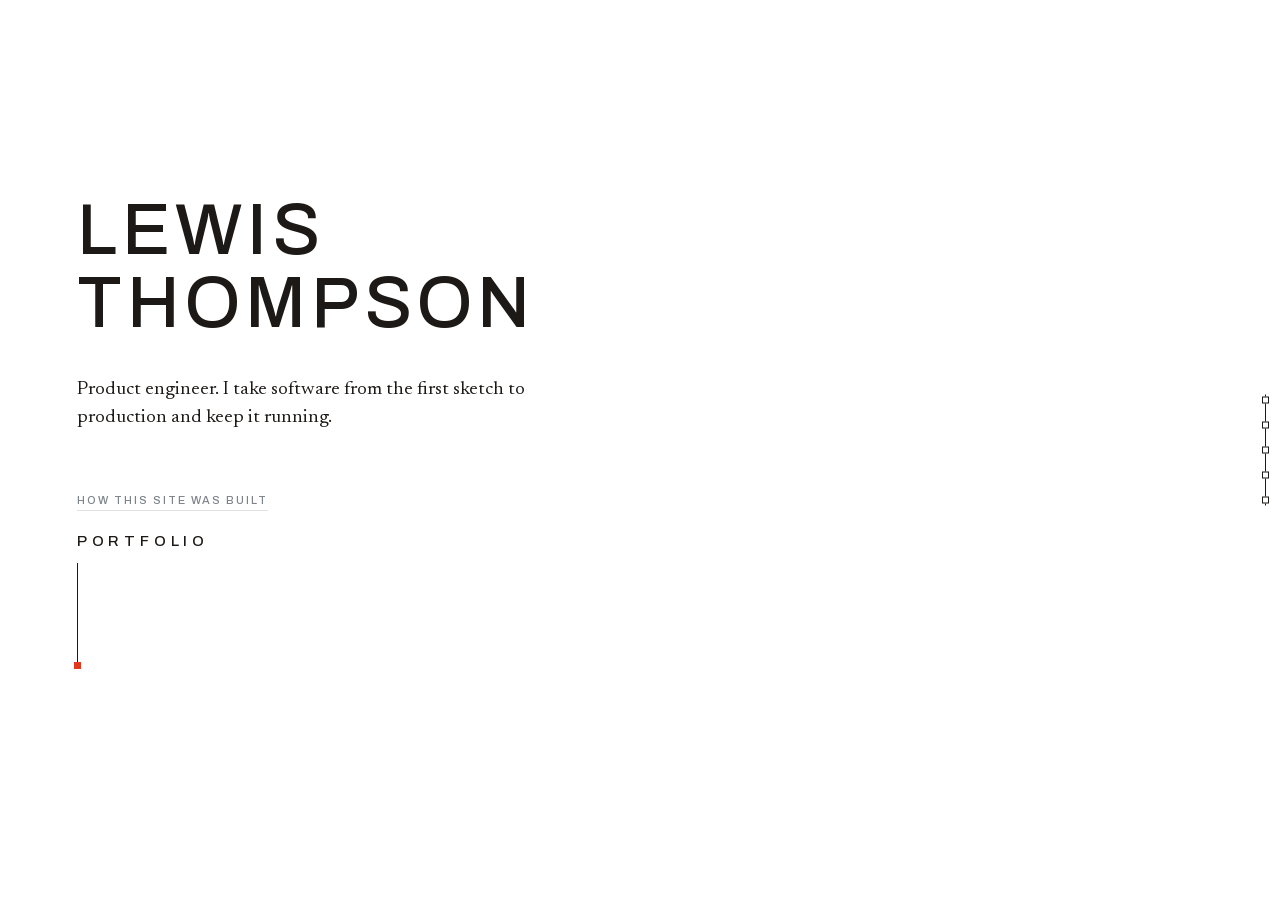
==== site/index.html @ e410d351 "The illuminated site, and the last one archived Replaces the Japanese-modernist site with the illumi" ====
<!doctype html>
<html lang="en">
<meta charset="utf-8">
<meta name="viewport" content="width=device-width, initial-scale=1, viewport-fit=cover">
<title>Lewis Thompson</title>
<meta name="description" content="Lewis Thompson, product engineer: Pum, the period and symptom tracker built for endometriosis; Project MAGI, an instrument for the UAP disclosure record; and a seafaring map that predicts where Bronze Age harbours lie.">
<link rel="canonical" href="https://lewisthompson.dev/">
<meta property="og:type" content="website">
<meta property="og:url" content="https://lewisthompson.dev/">
<meta property="og:title" content="Lewis Thompson">
<meta property="og:description" content="Product engineer. From the first sketch to production.">
<meta property="og:image" content="https://lewisthompson.dev/og.png">
<meta property="og:image:width" content="1200">
<meta property="og:image:height" content="630">
<meta name="twitter:card" content="summary_large_image">
<meta name="theme-color" content="#ffffff">
<meta name="color-scheme" content="light">
<link rel="icon" href="favicon.svg" type="image/svg+xml">
<link rel="preload" href="fonts/archivo.woff2" as="font" type="font/woff2" crossorigin>
<link rel="preload" href="fonts/newsreader.woff2" as="font" type="font/woff2" crossorigin>
<link rel="stylesheet" href="site.css">
<script>document.documentElement.classList.add('js')</script>
<noscript><style>
  html, body { overflow: auto; height: auto; }
  #track { position: static; display: block; width: auto; height: auto; transform: none !important; }
  .col { width: auto; height: auto; overflow: visible; }
  #detail article[hidden] { display: block; }
  .open, .back, .built, #rail, .band, .insert canvas { display: none; }
  .insert, .pin, .reelpin { height: auto !important; }
  .insert .sheet, .pin .stage, .reelstage { position: static; height: auto; }
  .reel { position: static; flex-wrap: wrap; }
</style></noscript>

<div id="gpu"></div>

<div id="track">
  <main class="col" id="index">

    <section class="hero" data-sec="hero">
      <div class="text">
        <h1 class="name">Lewis<br>Thompson</h1>
        <p class="lede">Product engineer. I take software from the first sketch to production and keep it running.</p>
        <div class="ways">
          <button class="built" data-open="making">How this site was built</button>
          <a class="cue" href="#pum">Portfolio</a>
        </div>
      </div>
      <div class="art"><div class="plane square" data-plane="square" data-tint="#2340b8" data-pattern="morris"></div></div>
    </section>

    <div class="cloud r" data-cloud></div>

    <section data-sec="pum" id="pum">
      <div class="text">
        <div class="mon" data-mon="jelly"></div>
        <h2>Pum</h2>
        <p class="lede">A period and symptom tracker built for endometriosis, for iPhone. Free, no account, and the data stays on her phone.</p>
        <dl class="facts">
          <dt>Shipped</dt><dd>20 July 2026, after a solo build from July 2025; 45 tagged releases since</dd>
          <dt>Built</dt><dd>184,000 lines of Swift over a 78,000-line Rust engine, through UniFFI</dd>
          <dt>Insight</dt><dd>n-of-1 models: each person compared with herself, gated by an eval harness</dd>
          <dt>Found</dt><dd>#4 in US App Store search for “endometriosis tracker”</dd>
        </dl>
        <button class="open" data-open="pum">Read about Pum</button>
      </div>
      <div class="art"><div class="plane circle" data-plane="circle" data-tint="#b8325a" data-pattern="morris"></div></div>
    </section>

    <div class="cloud" data-cloud></div>

    <section class="flip" data-sec="magi" id="magi">
      <div class="text">
        <div class="mon" data-mon="delta"></div>
        <h2>Project MAGI</h2>
        <p class="lede">An instrument for the UAP disclosure record. It joins the government’s releases into one mesh where every assertion resolves to a page and a span in the original.</p>
        <dl class="facts">
          <dt>Record</dt><dd>290 documents and 8,900 pages from seven collections, of roughly 116,000</dd>
          <dt>Built</dt><dd>32,000 lines of Rust and 15,000 of TypeScript since May 2026</dd>
          <dt>Pipeline</dt><dd>OCR, entities, embeddings; every page scored clean, garbled or empty</dd>
          <dt>Agents</dt><dd>A read-only JSON API over search, entities, the map and the timeline</dd>
        </dl>
        <button class="open" data-open="magi">Read about MAGI</button>
      </div>
      <div class="art"><div class="plane square" data-plane="square" data-tint="#1f3a8f" data-pattern="trellis"></div></div>
    </section>

    <div class="cloud r" data-cloud></div>

    <section data-sec="sea" id="sea">
      <div class="text">
        <div class="mon" data-mon="rose"></div>
        <h2>Seafaring map</h2>
        <p class="lede">Can free wind and ocean data predict where Bronze Age harbours still lie buried? A treasure hunt across the Arabian Sea.</p>
        <dl class="facts">
          <dt>Model</dt><dd>Seasonal drift and sailing from ERA5 winds and GLORYS currents, over 499 stretches of ancient coast</dd>
          <dt>Sealed</dt><dd>Pre-registered, reviewed in four adversarial rounds, sealed to a commit hash</dd>
          <dt>Look 1</dt><dd>p = 0.186 against 0.02: recorded as uninformative, as the rules said</dd>
        </dl>
        <button class="open" data-open="sea">Read about the map</button>
      </div>
      <div class="art"><div class="plane half" data-plane="half" data-tint="#0f7f7a" data-pattern="waves"></div></div>
    </section>


    <section class="write" data-sec="write" id="write">
      <div class="text">
        <h2>Write to me</h2>
        <p class="lede"><a href="mailto:lewispthompson.software@proton.me">lewispthompson.software@proton.me</a></p>
        <p class="aside"><a href="https://lewisthompson.dev/lewis-thompson-resume.pdf">Résumé</a></p>
        <button class="open" data-open="making">How this site was built</button>
      </div>
      <div class="art"><div class="plane half" data-plane="arch" data-tint="#2340b8"></div></div>
    </section>
  </main>

  <div class="col" id="detail">

    <article data-p="pum" hidden>
      <div class="band" data-band data-tint="#b8325a" data-pattern="morris"></div>
      <div class="body">
        <div class="mon lg" data-mon="jelly"></div>
        <h1>Pum</h1>
        <a class="visit" href="https://pum.me">pum.me</a>
        <p class="lede">A period and symptom tracker built for endometriosis, for iPhone. Free, no account, and the data stays on her phone.</p>
        <p>Pum is a SwiftUI app over a Rust engine compiled to a static library, with UniFFI-generated Swift bindings. The engine holds cycle detection, the insight models and the hypothesis ledger, so the same code runs in the app, in a macOS test harness and in a simulation CLI.</p>
        <p>Its insights are n-of-1 models over her own history: whether poor sleep precedes pain days for her, say, using a case-crossover estimator, so each person is compared with herself rather than with a population average. An eval harness gates them. A candidate model must show more statistical power than its baseline on simulated data, at a false-positive rate no higher than 5%, before it replaces it.</p>
        <p>Pum calls no LLM. Instead she can export everything, or chosen sections, ready to paste into an assistant, and the export says what it includes, what she left out, and what she hasn’t logged, so the assistant doesn’t mistake missing data for absent symptoms.</p>
        <p>I run its production alone: Rust services with Postgres behind nginx and systemd, serving the marketing site, an admin dashboard, a crash collector and the end-to-end encrypted sync server for Pum Circle.</p>
      </div>
      <button class="back end" data-back>All work</button>
    </article>

    <article data-p="magi" hidden>
      <div class="band" data-band data-tint="#1f3a8f" data-pattern="trellis"></div>
      <div class="body">
        <div class="mon lg" data-mon="delta"></div>
        <h1>Project MAGI</h1>
        <a class="visit" href="https://projectmagi.app">projectmagi.app</a>
        <p class="lede">The government’s UAP releases arrive as bulk ZIPs and page-at-a-time viewers. MAGI ingests them, extracts entities, and joins everything into one mesh where every assertion resolves to a page and a span in the original. It takes no position on what UAPs are.</p>
        <p>The pipeline runs OCR, then named-entity extraction, then embeddings, on rented GPUs. Each page gets a quality score, clean, garbled or empty, so bad OCR is counted rather than hidden. Original files live on disk addressed by hash; Postgres holds the text, entities and pgvector embeddings.</p>
        <p>Corpus-extracted data, editorial data and user data are separate provenance tiers that never share a table, so a user’s theory can never sit beside an entity extracted from a government document.</p>
        <p>Its rules came from real mistakes. Don’t store a value more precisely than its source states it. Don’t let a parser fall back to a coarser reading when it fails: return nothing and count it. Don’t present filing density as incident density. The record measures the paperwork, not the phenomenon.</p>
      </div>
      <section class="insert" data-insert data-demo>
        <div class="sheet">
          <div class="copy">
            <h3>Every claim back to its page</h3>
            <ol class="steps">
              <li>The record arrives as bulk archives and page viewers. MAGI fetches every release and files each document under its own hash.</li>
              <li>OCR reads each page and scores it clean or garbled or empty. Bad pages are counted so nothing is hidden.</li>
              <li>Entities are pulled from the text. People and places and agencies and dates.</li>
              <li>They join one mesh. Every claim in it resolves to a page and a span in the original.</li>
              <li>Source text and editors’ notes and readers’ theories never share a table. Coverage is checked against each release’s own index.</li>
            </ol>
            <p class="goal">The aim is a record anyone can check. It takes no position on what UAPs are.</p>
          </div>
          <canvas class="diagram" aria-hidden="true"></canvas>
        </div>
      </section>
      <button class="back end" data-back>All work</button>
    </article>

    <article data-p="sea" hidden>
      <div class="band" data-band data-tint="#0f7f7a" data-pattern="waves"></div>
      <div class="body">
        <div class="mon lg" data-mon="rose"></div>
        <h1>Seafaring map</h1>
        <p class="lede">Can free wind and ocean data predict where Bronze Age harbours still lie buried around the Arabian Sea?</p>
        <p>I built a seasonal drift and sailing model from ERA5 wind reanalysis and GLORYS ocean currents, divided the ancient coast into 499 segments, and scored each by its position in the network that results.</p>
        <p>The test was whether network position predicts where radiocarbon-dated Bronze Age activity actually is. The dates were kept blind. The pre-registration went through four rounds of adversarial review by a separate referee agent, a power study on synthetic worlds and a two-look design, and was sealed to a git commit hash.</p>
        <p>Some of the dates exist only in print, so I went to the stacks at the University of Queensland and the State Library, with Claude on my phone directing which tables to photograph; each page was read by OCR and verified against its image before entering the corpus.</p>
        <p>Look 1 ran at 42 events: p = 0.186 against a threshold of 0.02. It is recorded as uninformative, not as evidence either way, and the remaining alpha carries to Look 2.</p>
      </div>
      <section class="pin" data-pin data-demo>
        <div class="stage">
          <div class="map" data-map></div>
          <div class="copy">
            <h3>Treasure hunting with free data</h3>
            <ol class="steps">
              <li>Start with the coast as it stood four thousand years ago. Cut it into 499 stretches.</li>
              <li>Add the weather. Decades of free wind and ocean data show where a boat would drift or sail in every month.</li>
              <li>Score each stretch by how much of that traffic passes it. A high score is a natural harbour on a busy sea road.</li>
              <li>Lay down the Bronze Age sites already found. Their dates stayed hidden while the model was built.</li>
              <li>High scores with no site yet are the prediction. They are where to dig next.</li>
              <li>The test was sealed before it ran. The first look at 42 dated events was inconclusive. The second waits for 55.</li>
            </ol>
            <p class="goal">A sketch of the method. Not the model’s output.</p>
          </div>
        </div>
      </section>
      <button class="back end" data-back>All work</button>
    </article>

    <article data-p="making" hidden>
      <div class="band" data-band data-tint="#c4321c" data-pattern="morris"></div>
      <div class="body">
        <div class="mon lg" data-mon="clasp"></div>
        <h1>How this site was built</h1>
        <p class="lede">Every mark here is code. Made with Claude in one conversation.</p>
      </div>
      <section class="reelpin" data-reel>
        <div class="reelstage">
          <p class="reeltext" aria-live="polite"></p>
          <div class="reel">
            <figure class="card"><img src="making/mood.jpg" alt="The incipit moodboard"><p>It began in <a href="https://github.com/clovis3000/mood">my moodboard tool</a>. Claude reads a board through its command line as easily as I look at it. The seed was one cover of idea magazine where medieval pages and Swiss grids and Japanese type share a spread.</p></figure>
            <figure class="card" data-plate="01-bristle"><img src="making/01.jpg" alt=""><p>The first study was a brush. Each bristle carries its own ink and runs dry on its own.</p></figure>
            <figure class="card" data-plate="02-sumi"><img src="making/02.jpg" alt=""><p>Then ink on the GPU. Water and pigment move through simulated paper fibre and dry darker at the edge.</p></figure>
            <figure class="card" data-plate="04-meander"><img src="making/04.jpg" alt=""><p>A river that migrates and cuts off its own loops. After Harold Fisk’s maps of the Mississippi.</p></figure>
            <figure class="card"><img src="making/10s.jpg" alt=""><p>Every animation was judged on a contact sheet. Twelve frames side by side. Claude reads the sheet and decides what to change next.</p></figure>
            <figure class="card" data-plate="08-littera"><img src="making/08.jpg" alt=""><p>Some studies went too far. That is how we found the edges.</p></figure>
            <figure class="card" data-plate="09-bristle-gpu"><img src="making/07.jpg" alt=""><p>The canvas brush dropped frames here. So every bristle moved onto the GPU.</p></figure>
            <figure class="card" data-plate="10-ma"><img src="making/10.jpg" alt=""><p>Morris on an ogee lattice with one circle cut out of it. The first time the two styles met on the page.</p></figure>
            <figure class="card" data-plate="13-folio"><img src="making/13.jpg" alt=""><p>Gold leaf with a real light. Each square tilts its own way and catches the pointer.</p></figure>
            <figure class="card" data-plate="14-byobu"><img src="making/14.jpg" alt=""><p>Painted to every edge. A wet ground first. Then gold. Then chalky colour in broad strokes.</p></figure>
            <div class="card text"><p>Underneath is a small engine. Every bristle of every stroke is laid down once on the GPU with the moment it gets painted. A frame is one draw call against a clock. Scrolling moves the clock. Stencils keep a brush inside a circle. Each page has its own camera.</p></div>
          </div>
        </div>
      </section>
      <button class="back end" data-back>All work</button>
    </article>
  </div>
  <button class="back" data-back>All work</button>
</div>

<nav id="rail" aria-label="Sections">
  <a href="#index" data-to="hero">Index</a>
  <a href="#pum" data-to="pum">Pum</a>
  <a href="#magi" data-to="magi">MAGI</a>
  <a href="#sea" data-to="sea">Seafaring</a>
  <a href="#write" data-to="write">Write</a>
</nav>

<script type="module" src="./site.js"></script>
---- site/site.css ----
@font-face { font-family: Inter; src: url(fonts/inter-400.woff2) format("woff2"); font-weight: 400; font-display: swap; }
@font-face { font-family: Inter; src: url(fonts/inter-600.woff2) format("woff2"); font-weight: 600; font-display: swap; }
@font-face { font-family: "JetBrains Mono"; src: url(fonts/jbmono-400.woff2) format("woff2"); font-weight: 400; font-display: swap; }
@font-face { font-family: Archivo; src: url(fonts/archivo.woff2) format("woff2"); font-weight: 100 900; font-display: swap; }
@font-face { font-family: Newsreader; src: url(fonts/newsreader.woff2) format("woff2"); font-weight: 400; font-display: swap; }
@font-face { font-family: Newsreader; src: url(fonts/newsreader-italic.woff2) format("woff2"); font-weight: 400; font-style: italic; font-display: swap; }

:root { --ink: #1c1917; --mute: #7d828b; --rule: #e4e2de; --verm: #e2391d; --gold: #b88a35; --pad: 6vw; }
html, body { margin: 0; height: 100%; overflow: hidden; background: #fff; color: var(--ink); }
body { font: 16px/1.5 Newsreader, Georgia, serif; -webkit-font-smoothing: antialiased; }
a { color: inherit; }

/* the painting: one canvas behind everything, fixed; the text scrolls over it */
#gpu { position: fixed; inset: 0; }
#gpu canvas { display: block; width: 100%; height: 100%; }

/* two columns side by side; opening a project slides the track left, so the page goes out to the right */
#track { position: fixed; top: 0; left: 0; height: 100svh; width: 200vw; display: flex; will-change: transform; }
.col { width: 100vw; height: 100svh; overflow-y: auto; overflow-x: hidden; flex: none; position: relative; scrollbar-width: none; }
.col::-webkit-scrollbar { display: none; }

section { min-height: 100svh; box-sizing: border-box; padding: 14svh var(--pad); display: grid; grid-template-columns: repeat(12, 1fr); column-gap: 2vw; align-items: center; }
section .text { grid-column: 1 / span 5; }
section .art { grid-column: 7 / span 6; }
section.flip .text { grid-column: 8 / span 5; grid-row: 1; }
section.flip .art { grid-column: 1 / span 6; grid-row: 1; }
section .text.wide { grid-column: 1 / span 8; }
section.hero { padding-top: 10svh; }
section.other { min-height: 70svh; }
section.write { min-height: 100svh; align-items: end; padding-bottom: 8svh; }
section.write .text { align-self: start; padding-top: 6svh; }
section.write .art { grid-column: 4 / span 9; }

.plane { width: 100%; aspect-ratio: 1; }
.plane.half { aspect-ratio: 2; }
.mon { width: 76px; height: 76px; margin-bottom: 28px; }
.mon.sm { width: 34px; height: 34px; margin: 0; }
.mon.lg { width: 120px; height: 120px; margin: -60px 0 36px; }
.cloud { height: 90px; width: 58%; margin: -45px 0; }
.cloud.r { margin-left: auto; }

/* display: the links' own face, Archivo in tracked capitals, at a middle weight: the modernist half of the page */
h1, h2 { font-family: Archivo, "Helvetica Neue", sans-serif; font-weight: 500; text-transform: uppercase; letter-spacing: .07em; margin: 0 0 .5em; }
h1.name { font-size: clamp(40px, 5.6vw, 100px); line-height: 1.02; }
h2 { font-size: clamp(30px, 3.8vw, 66px); line-height: 1.05; }
.lede { font-size: clamp(19px, 1.45vw, 24px); line-height: 1.45; max-width: 30em; margin: 0 0 1.2em; }
.aside { font: 400 13px/1.5 Archivo, sans-serif; letter-spacing: .02em; color: var(--mute); max-width: 34em; }

dl.facts { display: grid; grid-template-columns: max-content 1fr; margin: 0 0 32px; border-top: 1.5px solid var(--ink); font: 400 14px/1.45 Archivo, sans-serif; }
dl.facts dt, dl.facts dd { margin: 0; padding: 10px 0; border-bottom: 1px solid var(--rule); }
dl.facts dt { color: var(--mute); text-transform: uppercase; letter-spacing: .14em; font-size: 10.5px; padding-right: 28px; padding-top: 12.5px; }

.open, .back { font: 600 12px Archivo, sans-serif; letter-spacing: .16em; text-transform: uppercase; color: var(--ink); background: none; border: 0; border-bottom: 2px solid var(--verm); padding: 6px 0; cursor: pointer; }
.open::after { content: " →"; letter-spacing: 0; }
.back { position: absolute; top: calc(28svh + 22px); right: var(--pad); z-index: 2; font-size: 14.5px; padding: 6px 0; border: 0; }
.back::before { content: "← "; letter-spacing: 0; }
.back { transition: opacity .3s; }
body.down .back:not(.end) { opacity: 0; pointer-events: none; }
.back.end { position: static; display: block; margin: 0 var(--pad) 14svh calc(var(--pad) + 8vw); border-bottom: 2px solid var(--verm); padding: 6px 0; }

.works { list-style: none; padding: 0; margin: 0; border-top: 1.5px solid var(--ink); font: 400 15px/1.45 Archivo, sans-serif; }
.works li { display: grid; grid-template-columns: 34px 14em 1fr; column-gap: 20px; align-items: center; padding: 14px 0; border-bottom: 1px solid var(--rule); }
.works b { font: 600 12.5px/1.3 Archivo, sans-serif; letter-spacing: .14em; text-transform: uppercase; }
.works span { color: #45413d; }

/* a project's own page */
#detail { background: transparent; }
#detail .band { height: 28svh; }
#detail .body { padding: 0 var(--pad) 18svh calc(var(--pad) + 8vw); max-width: 44em; }
#detail h1 { font-size: clamp(36px, 4.6vw, 80px); line-height: 1.05; }
.visit { display: inline-block; margin: 6px 0 34px; font: 600 12px Archivo, sans-serif; letter-spacing: .16em; text-transform: uppercase; text-decoration: none; border-bottom: 2px solid var(--verm); padding: 6px 0; }
.visit::after { content: " ↗"; letter-spacing: 0; }
#detail .body p:not(.lede) { font-size: 18px; line-height: 1.6; max-width: 36em; }

/* the rail: the page's sections, a hairline down the right edge */
#rail { position: fixed; right: 14px; top: 50%; transform: translateY(-50%); display: flex; flex-direction: column; gap: 14px; border-right: 1px solid var(--ink); padding-right: 12px; transition: opacity .4s; z-index: 5; }
#rail a { font: 500 10px Archivo, sans-serif; letter-spacing: .18em; text-transform: uppercase; text-decoration: none; color: transparent; text-align: right; position: relative; transition: color .25s; background: none; }
#rail:hover a { color: var(--mute); }
#rail:hover a.on { color: var(--ink); }
#rail a::after { content: ""; position: absolute; right: -16px; top: 50%; width: 7px; height: 7px; margin-top: -3.5px; background: #fff; border: 1px solid var(--ink); box-sizing: border-box; }
#rail a.on::after { background: var(--verm); border-color: var(--verm); }
body.away #rail { opacity: 0; pointer-events: none; }

/* entrance: only with JS, and never for reduced motion. While the painting measures the layout, the entrance
   offsets are lifted, or every ornament placed beside the text lands where the text is about to leave */
.measuring section .text > * { transform: none !important; transition: none !important; }
.js section .text > * { opacity: 0; transform: translateY(16px); transition: opacity .55s ease, transform .55s cubic-bezier(.2, .7, .2, 1); }
.js section.on .text > * { opacity: 1; transform: none; }
.js section.on .text > :nth-child(2) { transition-delay: .06s; }
.js section.on .text > :nth-child(3) { transition-delay: .12s; }
.js section.on .text > :nth-child(4) { transition-delay: .18s; }
.js section.on .text > :nth-child(5) { transition-delay: .24s; }
@media (prefers-reduced-motion: reduce) { .js section .text > * { opacity: 1; transform: none; transition: none; } }

@media (max-width: 820px) {
  section { display: block; padding: 12svh 22px; }
  section .art { margin-top: 48px; }
  .cloud { width: 80%; }
  #rail { display: none; }
  .works li { grid-template-columns: 34px 1fr; }
  .works span { grid-column: 2; }
  #detail .body { padding: 0 22px 14svh; }
}

/* the seafaring map's demonstration: the chart pins while the page scrolls past, and the steps beside it
   advance; the chart builds with them, and unbuilds going back */
.pin { position: relative; display: block; height: 470svh; min-height: 0; padding: 0; margin: 4svh 0 12svh; }
.pin .stage { position: sticky; top: 6svh; height: 88svh; margin: 0 var(--pad); display: grid; grid-template-columns: 8.8fr 3.2fr; column-gap: 2.6vw; align-items: center; }
.pin .map { position: relative; width: 100%; aspect-ratio: 1.4945; max-height: 84svh; }
.pin .copy { align-self: center; }
.pin h3 { font: 600 13px Archivo, sans-serif; letter-spacing: .16em; text-transform: uppercase; margin: 0 0 18px; }
.pin .steps li { padding: 7px 0 7px 14px; border-left: 1px solid var(--rule); color: #a3a7ad; font: 400 15.5px/1.45 Newsreader, serif; transition: color .3s, border-color .3s; }
.pin .steps li.on { color: var(--ink); border-left-color: var(--verm); }
.pin .goal { font: italic 400 13px Newsreader, serif; color: var(--mute); margin: 18px 0 0; }
.lab { position: absolute; white-space: nowrap; opacity: 0; transition: opacity .4s ease; pointer-events: none; }
.lab.on { opacity: 1; }
.lab.deg { font: 500 10px Archivo, sans-serif; letter-spacing: .08em; color: var(--mute); transform: translate(-50%, -50%); }
.lab.deg.l { transform: translate(-100%, -50%); }
.lab.site { font: 600 11.5px Archivo, sans-serif; letter-spacing: .02em; color: var(--ink); transform: translate(9px, -50%); text-shadow: 0 0 3px #fff, 0 0 3px #fff, 0 0 6px #fff; }
.lab.site.up { transform: translate(-50%, -170%); }
.lab.sea { font: italic 400 16px Newsreader, serif; letter-spacing: .06em; color: #fff; transform: translate(-50%, -50%); }
.lab.land { font: 500 10px Archivo, sans-serif; letter-spacing: .32em; text-transform: uppercase; color: var(--mute); transform: translate(-50%, -50%); }
.lab.land.sm { font-size: 9px; letter-spacing: .22em; }

/* MAGI's insert: a sheet of another stock tipped into the page, in MAGI's own grammar (its tokens.css): the
   dark ground, Inter at three sizes, amber only for meaning, no radius, no shadow. It pins while the page
   scrolls past it, and the scroll walks the pipeline. */
.insert { position: relative; display: block; height: 340svh; min-height: 0; padding: 0; margin: 2svh 0 10svh; }
.insert .sheet { position: sticky; top: 7svh; height: 86svh; margin: 0 calc(var(--pad) + 30px); background: #0b0e11; color: #c7cfd9; display: grid; grid-template-columns: minmax(340px, 4.3fr) 7.7fr; grid-template-rows: minmax(0, 1fr); overflow: hidden; font: 400 15px/1.5 Inter, sans-serif; }
.sheet .copy { padding: 34px 32px 30px; min-height: 0; border-right: 1px solid rgba(200, 215, 235, .12); display: flex; flex-direction: column; }
.sheet h3 { font: 600 20px/1.25 Inter, sans-serif; margin: 0 0 20px; color: #c7cfd9; letter-spacing: 0; }
.steps { list-style: none; margin: 0; padding: 0; }
.steps li { padding: 7px 0 7px 15px; border-left: 1px solid rgba(200, 215, 235, .12); color: #66707e; transition: color .24s cubic-bezier(.33, 1, .68, 1), border-color .24s cubic-bezier(.33, 1, .68, 1); }
.steps li.on { color: #c7cfd9; border-left-color: #ffb000; }
.sheet .goal { margin: auto 0 0; color: #c7cfd9; }
.sheet canvas { width: 100%; height: 100%; display: block; }

/* the ways out of the opening: the making-of, quiet, and the portfolio, a hairline that lets itself down once
   to a vermilion square, the rail's own mark */
.ways { display: flex; flex-direction: column; align-items: flex-start; gap: 22px; margin-top: 7svh; }
.built { font: 500 11px Archivo, sans-serif; letter-spacing: .18em; text-transform: uppercase; color: var(--mute); background: none; border: 0; padding: 0 0 4px; border-bottom: 1px solid var(--rule); cursor: pointer; transition: color .2s, border-color .2s; }
.built:hover { color: var(--ink); border-color: var(--ink); }
.cue { position: relative; display: inline-block; font: 500 clamp(15px, 1.15vw, 19px) Archivo, sans-serif; letter-spacing: .32em; text-transform: uppercase; text-decoration: none; color: var(--ink); padding-bottom: calc(11svh + 22px); }
.cue::after { content: ""; position: absolute; left: 0; top: 2em; width: 1px; height: 11svh; background: var(--ink); transform-origin: top; animation: cue 1.2s 1s cubic-bezier(.33, 1, .68, 1) both; }
.cue::before { content: ""; position: absolute; left: -3px; top: calc(2em + 11svh); width: 7px; height: 7px; background: var(--verm); animation: cuehead .35s 2.1s cubic-bezier(.33, 1, .68, 1) both; }
.cue:hover::before { transform: translateY(4px); transition: transform .25s cubic-bezier(.33, 1, .68, 1); }
@keyframes cue { from { transform: scaleY(0); } }
@keyframes cuehead { from { opacity: 0; transform: translateY(-8px); } }
@media (prefers-reduced-motion: reduce) { .cue::after, .cue::before { animation: none; } }

/* the making-of reel: it pins, and scrolling down carries it sideways; the words for whichever picture is
   current sit in one place, in the lower third, and the current plate plays live */
.reelpin { position: relative; display: block; min-height: 0; padding: 0; margin: 2svh 0 8svh; }
.reelstage { position: sticky; top: 0; height: 100svh; overflow: hidden; }
.reel { position: absolute; top: 11svh; left: 0; display: flex; gap: 3.5vw; padding: 0 var(--pad) 0 calc(var(--pad) + 8vw); will-change: transform; }
.card { flex: none; height: 50svh; margin: 0; position: relative; }
.card img { height: 100%; width: auto; aspect-ratio: 1.6; display: block; }
.card img[src$="mood.jpg"] { aspect-ratio: 1.4265; }
.card img[src$="10s.jpg"] { aspect-ratio: 1.98; }
.card iframe { position: absolute; inset: 0; width: 100%; height: 100%; border: 0; opacity: 0; transition: opacity .5s; background: #fff; }
.card iframe.on { opacity: 1; }
.card p { font: 400 18px/1.5 Newsreader, serif; max-width: 30em; margin: 16px 0 0; }
.js .card:not(.text) p { display: none; }
.card.text { height: 50svh; width: 34vw; display: flex; align-items: center; }
.card.text p { font-size: clamp(20px, 1.7vw, 27px); line-height: 1.45; }
.reeltext { position: absolute; top: 67svh; left: calc(var(--pad) + 8vw); right: var(--pad); max-width: 34em; margin: 0; font: 400 clamp(21px, 1.8vw, 29px)/1.42 Newsreader, serif; transition: opacity .25s; }
.reeltext.out { opacity: 0; }
.reeltext a { text-decoration-thickness: 1px; text-underline-offset: 4px; }



/* phones: desktop is the design, but nothing should break. The MAGI sheet stops pinning and stacks; the chart
   stacks above its steps and shows only the current one; the reel's cards shrink */
@media (max-width: 820px) {
  .insert { height: auto; margin: 4svh 0 8svh; }
  .insert .sheet { position: static; height: auto; margin: 0 10px; grid-template-columns: 1fr; grid-template-rows: auto 70svh; }
  .sheet .copy { border-right: 0; border-bottom: 1px solid rgba(200, 215, 235, .12); }
  .pin .stage { grid-template-columns: 1fr; align-content: center; row-gap: 20px; margin: 0 14px; }
  .pin .steps li:not(.on) { display: none; }
  .pin .goal { display: none; }
  .card { height: 38svh; }
  .card.text { width: 80vw; }
  .reeltext { top: 58svh; left: 22px; right: 22px; font-size: 19px; }
  .ways { margin-top: 5svh; }
}
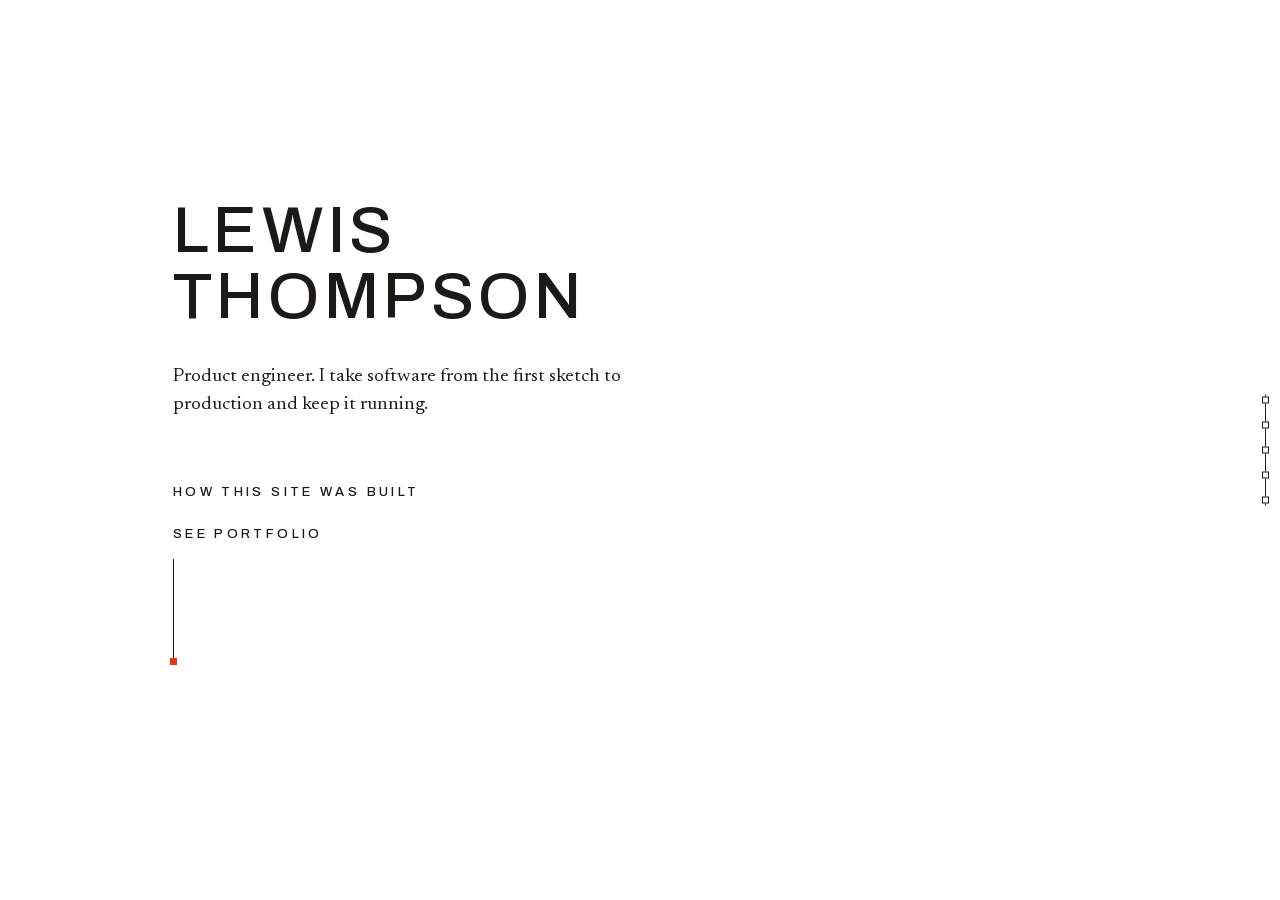
==== commit 07e695f8: "An instrument for the last page, and detailing for the projects The write page's arch is now an astr" ====
--- a/site/index.html
+++ b/site/index.html
@@ -25,7 +25,8 @@
   #track { position: static; display: block; width: auto; height: auto; transform: none !important; }
   .col { width: auto; height: auto; overflow: visible; }
   #detail article[hidden] { display: block; }
-  .open, .back, .built, #rail, .band, .insert canvas { display: none; }
+  .open, .back, #rail, .band, .insert canvas { display: none; }
+  .sheet .go { opacity: 1; transform: none; pointer-events: auto; }
   .insert, .pin, .reelpin { height: auto !important; }
   .insert .sheet, .pin .stage, .reelstage { position: static; height: auto; }
   .reel { position: static; flex-wrap: wrap; }
@@ -41,8 +42,8 @@
         <h1 class="name">Lewis<br>Thompson</h1>
         <p class="lede">Product engineer. I take software from the first sketch to production and keep it running.</p>
         <div class="ways">
-          <button class="built" data-open="making">How this site was built</button>
-          <a class="cue" href="#pum">Portfolio</a>
+          <a class="way" href="#about-making" data-open="making">How this site was built</a>
+          <a class="way cue" href="#pum">See portfolio</a>
         </div>
       </div>
       <div class="art"><div class="plane square" data-plane="square" data-tint="#2340b8" data-pattern="morris"></div></div>
@@ -53,7 +54,7 @@
     <section data-sec="pum" id="pum">
       <div class="text">
         <div class="mon" data-mon="jelly"></div>
-        <h2>Pum</h2>
+        <h2><a class="title" href="#about-pum" data-open="pum">Pum</a></h2>
         <p class="lede">A period and symptom tracker built for endometriosis, for iPhone. Free, no account, and the data stays on her phone.</p>
         <dl class="facts">
           <dt>Shipped</dt><dd>20 July 2026, after a solo build from July 2025; 45 tagged releases since</dd>
@@ -71,7 +72,7 @@
     <section class="flip" data-sec="magi" id="magi">
       <div class="text">
         <div class="mon" data-mon="delta"></div>
-        <h2>Project MAGI</h2>
+        <h2><a class="title" href="#about-magi" data-open="magi">Project MAGI</a></h2>
         <p class="lede">An instrument for the UAP disclosure record. It joins the government’s releases into one mesh where every assertion resolves to a page and a span in the original.</p>
         <dl class="facts">
           <dt>Record</dt><dd>290 documents and 8,900 pages from seven collections, of roughly 116,000</dd>
@@ -89,7 +90,7 @@
     <section data-sec="sea" id="sea">
       <div class="text">
         <div class="mon" data-mon="rose"></div>
-        <h2>Seafaring map</h2>
+        <h2><a class="title" href="#about-sea" data-open="sea">Seafaring map</a></h2>
         <p class="lede">Can free wind and ocean data predict where Bronze Age harbours still lie buried? A treasure hunt across the Arabian Sea.</p>
         <dl class="facts">
           <dt>Model</dt><dd>Seasonal drift and sailing from ERA5 winds and GLORYS currents, over 499 stretches of ancient coast</dd>
@@ -106,7 +107,6 @@
       <div class="text">
         <h2>Write to me</h2>
         <p class="lede"><a href="mailto:lewispthompson.software@proton.me">lewispthompson.software@proton.me</a></p>
-        <p class="aside"><a href="https://lewisthompson.dev/lewis-thompson-resume.pdf">Résumé</a></p>
         <button class="open" data-open="making">How this site was built</button>
       </div>
       <div class="art"><div class="plane half" data-plane="arch" data-tint="#2340b8"></div></div>
@@ -115,12 +115,12 @@
 
   <div class="col" id="detail">
 
-    <article data-p="pum" hidden>
+    <article id="about-pum" data-p="pum" hidden>
       <div class="band" data-band data-tint="#b8325a" data-pattern="morris"></div>
       <div class="body">
         <div class="mon lg" data-mon="jelly"></div>
         <h1>Pum</h1>
-        <a class="visit" href="https://pum.me">pum.me</a>
+        <a class="visit" href="https://pum.me" target="_blank" rel="noopener">pum.me</a>
         <p class="lede">A period and symptom tracker built for endometriosis, for iPhone. Free, no account, and the data stays on her phone.</p>
         <p>Pum is a SwiftUI app over a Rust engine compiled to a static library, with UniFFI-generated Swift bindings. The engine holds cycle detection, the insight models and the hypothesis ledger, so the same code runs in the app, in a macOS test harness and in a simulation CLI.</p>
         <p>Its insights are n-of-1 models over her own history: whether poor sleep precedes pain days for her, say, using a case-crossover estimator, so each person is compared with herself rather than with a population average. An eval harness gates them. A candidate model must show more statistical power than its baseline on simulated data, at a false-positive rate no higher than 5%, before it replaces it.</p>
@@ -130,12 +130,12 @@
       <button class="back end" data-back>All work</button>
     </article>
 
-    <article data-p="magi" hidden>
+    <article id="about-magi" data-p="magi" hidden>
       <div class="band" data-band data-tint="#1f3a8f" data-pattern="trellis"></div>
       <div class="body">
         <div class="mon lg" data-mon="delta"></div>
         <h1>Project MAGI</h1>
-        <a class="visit" href="https://projectmagi.app">projectmagi.app</a>
+        <a class="visit" href="https://projectmagi.app" target="_blank" rel="noopener">projectmagi.app</a>
         <p class="lede">The government’s UAP releases arrive as bulk ZIPs and page-at-a-time viewers. MAGI ingests them, extracts entities, and joins everything into one mesh where every assertion resolves to a page and a span in the original. It takes no position on what UAPs are.</p>
         <p>The pipeline runs OCR, then named-entity extraction, then embeddings, on rented GPUs. Each page gets a quality score, clean, garbled or empty, so bad OCR is counted rather than hidden. Original files live on disk addressed by hash; Postgres holds the text, entities and pgvector embeddings.</p>
         <p>Corpus-extracted data, editorial data and user data are separate provenance tiers that never share a table, so a user’s theory can never sit beside an entity extracted from a government document.</p>
@@ -153,6 +153,7 @@
               <li>Source text and editors’ notes and readers’ theories never share a table. Coverage is checked against each release’s own index.</li>
             </ol>
             <p class="goal">The aim is a record anyone can check. It takes no position on what UAPs are.</p>
+            <a class="go" href="https://projectmagi.app" target="_blank" rel="noopener">Open the record at projectmagi.app</a>
           </div>
           <canvas class="diagram" aria-hidden="true"></canvas>
         </div>
@@ -160,7 +161,7 @@
       <button class="back end" data-back>All work</button>
     </article>
 
-    <article data-p="sea" hidden>
+    <article id="about-sea" data-p="sea" hidden>
       <div class="band" data-band data-tint="#0f7f7a" data-pattern="waves"></div>
       <div class="body">
         <div class="mon lg" data-mon="rose"></div>
@@ -191,7 +192,7 @@
       <button class="back end" data-back>All work</button>
     </article>
 
-    <article data-p="making" hidden>
+    <article id="about-making" data-p="making" hidden>
       <div class="band" data-band data-tint="#c4321c" data-pattern="morris"></div>
       <div class="body">
         <div class="mon lg" data-mon="clasp"></div>
@@ -202,7 +203,7 @@
         <div class="reelstage">
           <p class="reeltext" aria-live="polite"></p>
           <div class="reel">
-            <figure class="card"><img src="making/mood.jpg" alt="The incipit moodboard"><p>It began in <a href="https://github.com/clovis3000/mood">my moodboard tool</a>. Claude reads a board through its command line as easily as I look at it. The seed was one cover of idea magazine where medieval pages and Swiss grids and Japanese type share a spread.</p></figure>
+            <figure class="card"><img src="making/mood.jpg" alt="The incipit moodboard"><p>It began in <a href="https://github.com/clovis3000/mood" target="_blank" rel="noopener">my moodboard tool</a>. Claude reads a board through its command line as easily as I look at it. The seed was one cover of idea magazine where medieval pages and Swiss grids and Japanese type share a spread.</p></figure>
             <figure class="card" data-plate="01-bristle"><img src="making/01.jpg" alt=""><p>The first study was a brush. Each bristle carries its own ink and runs dry on its own.</p></figure>
             <figure class="card" data-plate="02-sumi"><img src="making/02.jpg" alt=""><p>Then ink on the GPU. Water and pigment move through simulated paper fibre and dry darker at the edge.</p></figure>
             <figure class="card" data-plate="04-meander"><img src="making/04.jpg" alt=""><p>A river that migrates and cuts off its own loops. After Harold Fisk’s maps of the Mississippi.</p></figure>
--- a/site/site.css
+++ b/site/site.css
@@ -26,6 +26,7 @@
 section.flip .art { grid-column: 1 / span 6; grid-row: 1; }
 section .text.wide { grid-column: 1 / span 8; }
 section.hero { padding-top: 10svh; }
+section.hero .text { grid-column: 2 / span 5; }
 section.other { min-height: 70svh; }
 section.write { min-height: 100svh; align-items: end; padding-bottom: 8svh; }
 section.write .text { align-self: start; padding-top: 6svh; }
@@ -41,12 +42,14 @@
 
 /* display: the links' own face, Archivo in tracked capitals, at a middle weight: the modernist half of the page */
 h1, h2 { font-family: Archivo, "Helvetica Neue", sans-serif; font-weight: 500; text-transform: uppercase; letter-spacing: .07em; margin: 0 0 .5em; }
-h1.name { font-size: clamp(40px, 5.6vw, 100px); line-height: 1.02; }
+h1.name { font-size: clamp(40px, 5.1vw, 92px); line-height: 1.02; }
 h2 { font-size: clamp(30px, 3.8vw, 66px); line-height: 1.05; }
+h2 .title { text-decoration: none; background: linear-gradient(var(--verm), var(--verm)) 0 100% / 0 2px no-repeat; transition: background-size .35s cubic-bezier(.33, 1, .68, 1); }
+h2 .title:hover, h2 .title:focus-visible { background-size: 100% 2px; outline: none; }
 .lede { font-size: clamp(19px, 1.45vw, 24px); line-height: 1.45; max-width: 30em; margin: 0 0 1.2em; }
 .aside { font: 400 13px/1.5 Archivo, sans-serif; letter-spacing: .02em; color: var(--mute); max-width: 34em; }
 
-dl.facts { display: grid; grid-template-columns: max-content 1fr; margin: 0 0 32px; border-top: 1.5px solid var(--ink); font: 400 14px/1.45 Archivo, sans-serif; }
+dl.facts { display: grid; grid-template-columns: max-content 1fr; margin: 0 0 32px; font: 400 14px/1.45 Archivo, sans-serif; }
 dl.facts dt, dl.facts dd { margin: 0; padding: 10px 0; border-bottom: 1px solid var(--rule); }
 dl.facts dt { color: var(--mute); text-transform: uppercase; letter-spacing: .14em; font-size: 10.5px; padding-right: 28px; padding-top: 12.5px; }
 
@@ -134,15 +137,20 @@
 .steps li.on { color: #c7cfd9; border-left-color: #ffb000; }
 .sheet .goal { margin: auto 0 0; color: #c7cfd9; }
 .sheet canvas { width: 100%; height: 100%; display: block; }
+/* once the scroll has walked the whole pipeline, the sheet offers the record itself */
+.sheet .go { align-self: flex-start; margin-top: 22px; padding: 10px 14px; border: 1px solid #ffb000; color: #ffb000; font: 600 13px/1 Inter, sans-serif; text-decoration: none; opacity: 0; transform: translateY(6px); pointer-events: none; transition: opacity .3s cubic-bezier(.33, 1, .68, 1), transform .3s cubic-bezier(.33, 1, .68, 1), background .2s, color .2s; }
+.sheet .go::after { content: " ↗"; }
+.sheet .go.on { opacity: 1; transform: none; pointer-events: auto; }
+.sheet .go:hover, .sheet .go:focus-visible { background: #ffb000; color: #0b0e11; outline: none; }
 
-/* the ways out of the opening: the making-of, quiet, and the portfolio, a hairline that lets itself down once
-   to a vermilion square, the rail's own mark */
-.ways { display: flex; flex-direction: column; align-items: flex-start; gap: 22px; margin-top: 7svh; }
-.built { font: 500 11px Archivo, sans-serif; letter-spacing: .18em; text-transform: uppercase; color: var(--mute); background: none; border: 0; padding: 0 0 4px; border-bottom: 1px solid var(--rule); cursor: pointer; transition: color .2s, border-color .2s; }
-.built:hover { color: var(--ink); border-color: var(--ink); }
-.cue { position: relative; display: inline-block; font: 500 clamp(15px, 1.15vw, 19px) Archivo, sans-serif; letter-spacing: .32em; text-transform: uppercase; text-decoration: none; color: var(--ink); padding-bottom: calc(11svh + 22px); }
-.cue::after { content: ""; position: absolute; left: 0; top: 2em; width: 1px; height: 11svh; background: var(--ink); transform-origin: top; animation: cue 1.2s 1s cubic-bezier(.33, 1, .68, 1) both; }
-.cue::before { content: ""; position: absolute; left: -3px; top: calc(2em + 11svh); width: 7px; height: 7px; background: var(--verm); animation: cuehead .35s 2.1s cubic-bezier(.33, 1, .68, 1) both; }
+/* the two ways out of the opening, one weight; under the portfolio, a hairline that lets itself down once to
+   a vermilion square, the rail's own mark */
+.ways { display: flex; flex-direction: column; align-items: flex-start; gap: 20px; margin-top: 7svh; }
+.way { position: relative; display: inline-block; font: 500 clamp(13px, 1vw, 16px) Archivo, sans-serif; letter-spacing: .26em; text-transform: uppercase; text-decoration: none; color: var(--ink); padding: 4px 0; background: linear-gradient(var(--verm), var(--verm)) 0 100% / 0 2px no-repeat; transition: background-size .35s cubic-bezier(.33, 1, .68, 1); }
+.way:hover, .way:focus-visible { background-size: 100% 2px; outline: none; }
+.cue { margin-bottom: calc(11svh + 22px); }
+.cue::after { content: ""; position: absolute; left: 0; top: calc(100% + 14px); width: 1px; height: 11svh; background: var(--ink); transform-origin: top; animation: cue 1.2s 1s cubic-bezier(.33, 1, .68, 1) both; }
+.cue::before { content: ""; position: absolute; left: -3px; top: calc(100% + 14px + 11svh); width: 7px; height: 7px; background: var(--verm); animation: cuehead .35s 2.1s cubic-bezier(.33, 1, .68, 1) both; }
 .cue:hover::before { transform: translateY(4px); transition: transform .25s cubic-bezier(.33, 1, .68, 1); }
 @keyframes cue { from { transform: scaleY(0); } }
 @keyframes cuehead { from { opacity: 0; transform: translateY(-8px); } }
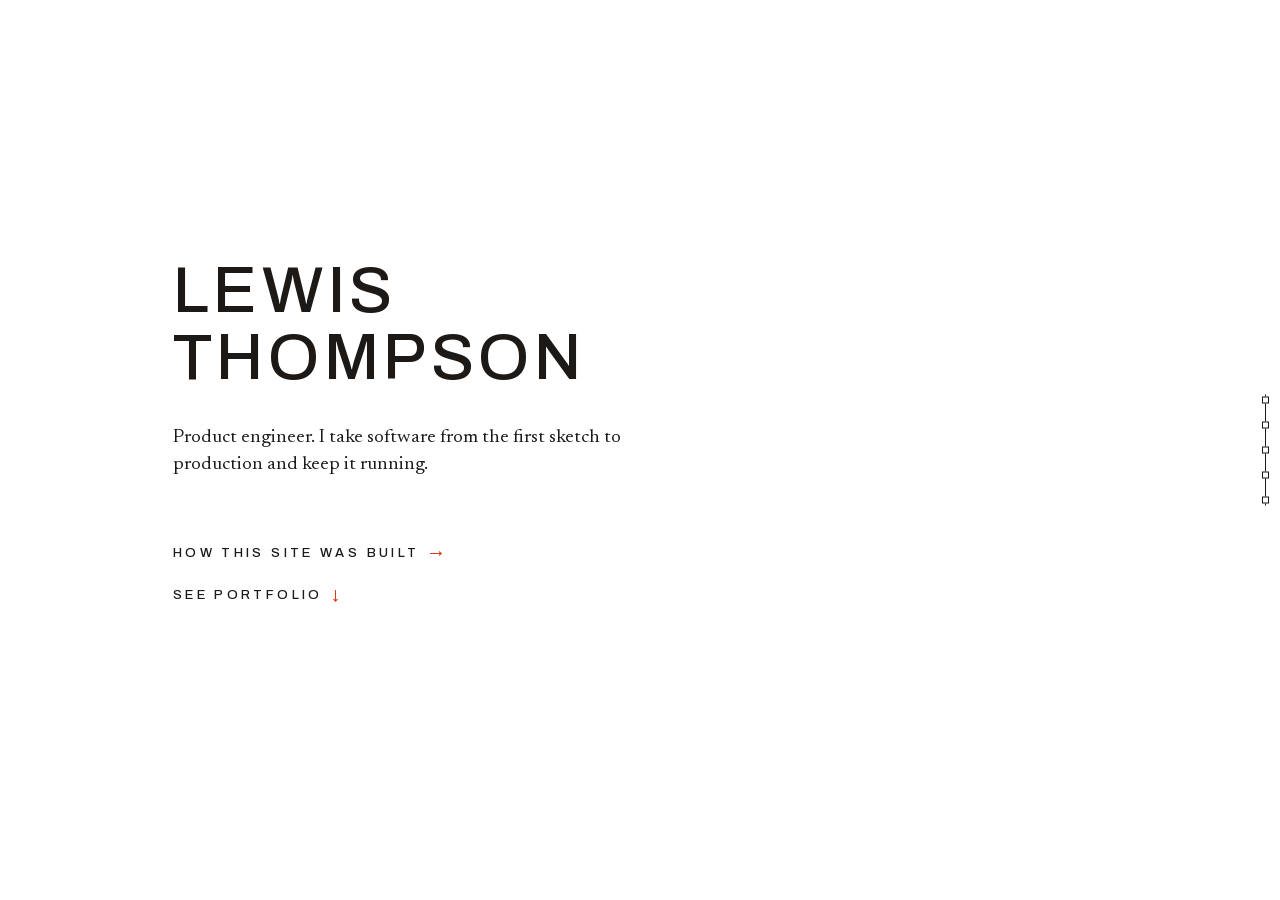
==== commit aa869716: "Record the reel, and a starrier arch The making-of reel played each plate live in a same-origin ifra" ====
--- a/site/index.html
+++ b/site/index.html
@@ -203,17 +203,17 @@
         <div class="reelstage">
           <p class="reeltext" aria-live="polite"></p>
           <div class="reel">
-            <figure class="card"><img src="making/mood.jpg" alt="The incipit moodboard"><p>It began in <a href="https://github.com/clovis3000/mood" target="_blank" rel="noopener">my moodboard tool</a>. Claude reads a board through its command line as easily as I look at it. The seed was one cover of idea magazine where medieval pages and Swiss grids and Japanese type share a spread.</p></figure>
-            <figure class="card" data-plate="01-bristle"><img src="making/01.jpg" alt=""><p>The first study was a brush. Each bristle carries its own ink and runs dry on its own.</p></figure>
-            <figure class="card" data-plate="02-sumi"><img src="making/02.jpg" alt=""><p>Then ink on the GPU. Water and pigment move through simulated paper fibre and dry darker at the edge.</p></figure>
-            <figure class="card" data-plate="04-meander"><img src="making/04.jpg" alt=""><p>A river that migrates and cuts off its own loops. After Harold Fisk’s maps of the Mississippi.</p></figure>
-            <figure class="card"><img src="making/10s.jpg" alt=""><p>Every animation was judged on a contact sheet. Twelve frames side by side. Claude reads the sheet and decides what to change next.</p></figure>
-            <figure class="card" data-plate="08-littera"><img src="making/08.jpg" alt=""><p>Some studies went too far. That is how we found the edges.</p></figure>
-            <figure class="card" data-plate="09-bristle-gpu"><img src="making/07.jpg" alt=""><p>The canvas brush dropped frames here. So every bristle moved onto the GPU.</p></figure>
-            <figure class="card" data-plate="10-ma"><img src="making/10.jpg" alt=""><p>Morris on an ogee lattice with one circle cut out of it. The first time the two styles met on the page.</p></figure>
-            <figure class="card" data-plate="13-folio"><img src="making/13.jpg" alt=""><p>Gold leaf with a real light. Each square tilts its own way and catches the pointer.</p></figure>
-            <figure class="card" data-plate="14-byobu"><img src="making/14.jpg" alt=""><p>Painted to every edge. A wet ground first. Then gold. Then chalky colour in broad strokes.</p></figure>
-            <div class="card text"><p>Underneath is a small engine. Every bristle of every stroke is laid down once on the GPU with the moment it gets painted. A frame is one draw call against a clock. Scrolling moves the clock. Stencils keep a brush inside a circle. Each page has its own camera.</p></div>
+            <figure class="card"><img src="making/mood.jpg" alt="The incipit moodboard" decoding="async"><p>It began in <a href="https://github.com/clovis3000/mood" target="_blank" rel="noopener">my moodboard tool</a> around one cover of idea magazine. Medieval pages and Swiss grids shared its spread and neither gave ground. Claude read the board through the tool’s command line, so every reference was data it could search.</p></figure>
+            <figure class="card" data-video="making/01.mp4"><img src="making/01.jpg" alt="" decoding="async"><p>The first study was a brush. Ink looks alive where it fails, at the dry edge of a stroke. So a stroke became a hundred bristles, each with its own ink running out on its own.</p></figure>
+            <figure class="card" data-video="making/02.mp4"><img src="making/02.jpg" alt="" decoding="async"><p>Then wet ink. The rim where pigment pools and dries darker is what reads as real. A compute shader moves water and pigment across simulated paper fibre and lets the thin edges dry first.</p></figure>
+            <figure class="card" data-video="making/04.mp4"><img src="making/04.jpg" alt="" decoding="async"><p>A river after Harold Fisk’s maps of the Mississippi. A map is beautiful when its history is legible. The river is simulated first and cuts off its own loops, then each old course is painted in order as a watercolour ribbon.</p></figure>
+            <figure class="card"><img src="making/10s.jpg" alt="" decoding="async"><p>Every animation was judged on a contact sheet of twelve frames. Timing is part of the style and slow reads as hesitant. A sheet is one image, so Claude could see a whole animation at once and choose what to change.</p></figure>
+            <figure class="card" data-video="making/08.mp4"><img src="making/08.jpg" alt="" decoding="async"><p>Some studies went too far. Ornament with no plain ground to rest on is only noise. Mirroring every growth in pairs made it stiff, so later plates let the pattern grow off its axis.</p></figure>
+            <figure class="card" data-video="making/09.mp4"><img src="making/07.jpg" alt="" decoding="async"><p>Density is the medieval half of the style, and the canvas brush dropped frames under it. So every bristle moved onto the GPU. Each one is laid out once with the moment it gets painted, and a frame is one draw call.</p></figure>
+            <figure class="card" data-video="making/10.mp4"><img src="making/10.jpg" alt="" decoding="async"><p>Morris on an ogee lattice with one circle cut out of it. The styles meet when one is the pattern and the other is the shape that holds it. On the site that shape is a stencil on the GPU, so any brush stays inside it.</p></figure>
+            <figure class="card" data-video="making/13.mp4"><img src="making/13.jpg" alt="" decoding="async"><p>Gold is a material and not a colour. It has to move when you do. Each square of leaf tilts its own way in the shader and catches a light that follows the pointer.</p></figure>
+            <figure class="card" data-video="making/14.mp4"><img src="making/14.jpg" alt="" decoding="async"><p>Painted to every edge with no white left. It showed that the white ground is what lets the ornament breathe, so the site kept it. The screen’s folds are only a tilt in the shader, so each panel takes the light its own way.</p></figure>
+            <div class="card text"><p>Underneath is a small engine. Every bristle of every stroke is laid down once with the moment it gets painted, and scrolling moves the clock. So the page paints as you arrive and then holds still, which is the calm the style needed.</p></div>
           </div>
         </div>
       </section>
--- a/site/site.css
+++ b/site/site.css
@@ -72,7 +72,7 @@
 #detail .body { padding: 0 var(--pad) 18svh calc(var(--pad) + 8vw); max-width: 44em; }
 #detail h1 { font-size: clamp(36px, 4.6vw, 80px); line-height: 1.05; }
 .visit { display: inline-block; margin: 6px 0 34px; font: 600 12px Archivo, sans-serif; letter-spacing: .16em; text-transform: uppercase; text-decoration: none; border-bottom: 2px solid var(--verm); padding: 6px 0; }
-.visit::after { content: " ↗"; letter-spacing: 0; }
+.visit::after { content: "→"; display: inline-block; margin-left: .45em; letter-spacing: 0; transform: rotate(-45deg); }   /* no face here has ↗ */
 #detail .body p:not(.lede) { font-size: 18px; line-height: 1.6; max-width: 36em; }
 
 /* the rail: the page's sections, a hairline down the right edge */
@@ -139,22 +139,18 @@
 .sheet canvas { width: 100%; height: 100%; display: block; }
 /* once the scroll has walked the whole pipeline, the sheet offers the record itself */
 .sheet .go { align-self: flex-start; margin-top: 22px; padding: 10px 14px; border: 1px solid #ffb000; color: #ffb000; font: 600 13px/1 Inter, sans-serif; text-decoration: none; opacity: 0; transform: translateY(6px); pointer-events: none; transition: opacity .3s cubic-bezier(.33, 1, .68, 1), transform .3s cubic-bezier(.33, 1, .68, 1), background .2s, color .2s; }
-.sheet .go::after { content: " ↗"; }
+.sheet .go::after { content: "→"; display: inline-block; margin-left: .5em; font-family: Archivo, sans-serif; transform: rotate(-45deg); }
 .sheet .go.on { opacity: 1; transform: none; pointer-events: auto; }
 .sheet .go:hover, .sheet .go:focus-visible { background: #ffb000; color: #0b0e11; outline: none; }
 
-/* the two ways out of the opening, one weight; under the portfolio, a hairline that lets itself down once to
-   a vermilion square, the rail's own mark */
+/* the two ways out of the opening, one weight, each with its arrow: across to the making-of, down to the work */
 .ways { display: flex; flex-direction: column; align-items: flex-start; gap: 20px; margin-top: 7svh; }
 .way { position: relative; display: inline-block; font: 500 clamp(13px, 1vw, 16px) Archivo, sans-serif; letter-spacing: .26em; text-transform: uppercase; text-decoration: none; color: var(--ink); padding: 4px 0; background: linear-gradient(var(--verm), var(--verm)) 0 100% / 0 2px no-repeat; transition: background-size .35s cubic-bezier(.33, 1, .68, 1); }
+.way::after { content: "→"; display: inline-block; margin-left: .7em; letter-spacing: 0; color: var(--verm); transition: transform .3s cubic-bezier(.33, 1, .68, 1); }
+.way.cue::after { content: "↓"; }
 .way:hover, .way:focus-visible { background-size: 100% 2px; outline: none; }
-.cue { margin-bottom: calc(11svh + 22px); }
-.cue::after { content: ""; position: absolute; left: 0; top: calc(100% + 14px); width: 1px; height: 11svh; background: var(--ink); transform-origin: top; animation: cue 1.2s 1s cubic-bezier(.33, 1, .68, 1) both; }
-.cue::before { content: ""; position: absolute; left: -3px; top: calc(100% + 14px + 11svh); width: 7px; height: 7px; background: var(--verm); animation: cuehead .35s 2.1s cubic-bezier(.33, 1, .68, 1) both; }
-.cue:hover::before { transform: translateY(4px); transition: transform .25s cubic-bezier(.33, 1, .68, 1); }
-@keyframes cue { from { transform: scaleY(0); } }
-@keyframes cuehead { from { opacity: 0; transform: translateY(-8px); } }
-@media (prefers-reduced-motion: reduce) { .cue::after, .cue::before { animation: none; } }
+.way:hover::after { transform: translateX(4px); }
+.way.cue:hover::after { transform: translateY(3px); }
 
 /* the making-of reel: it pins, and scrolling down carries it sideways; the words for whichever picture is
    current sit in one place, in the lower third, and the current plate plays live */
@@ -165,8 +161,8 @@
 .card img { height: 100%; width: auto; aspect-ratio: 1.6; display: block; }
 .card img[src$="mood.jpg"] { aspect-ratio: 1.4265; }
 .card img[src$="10s.jpg"] { aspect-ratio: 1.98; }
-.card iframe { position: absolute; inset: 0; width: 100%; height: 100%; border: 0; opacity: 0; transition: opacity .5s; background: #fff; }
-.card iframe.on { opacity: 1; }
+.card video { position: absolute; inset: 0; width: 100%; height: 100%; object-fit: cover; opacity: 0; transition: opacity .35s; background: #fff; }
+.card video.on { opacity: 1; }
 .card p { font: 400 18px/1.5 Newsreader, serif; max-width: 30em; margin: 16px 0 0; }
 .js .card:not(.text) p { display: none; }
 .card.text { height: 50svh; width: 34vw; display: flex; align-items: center; }
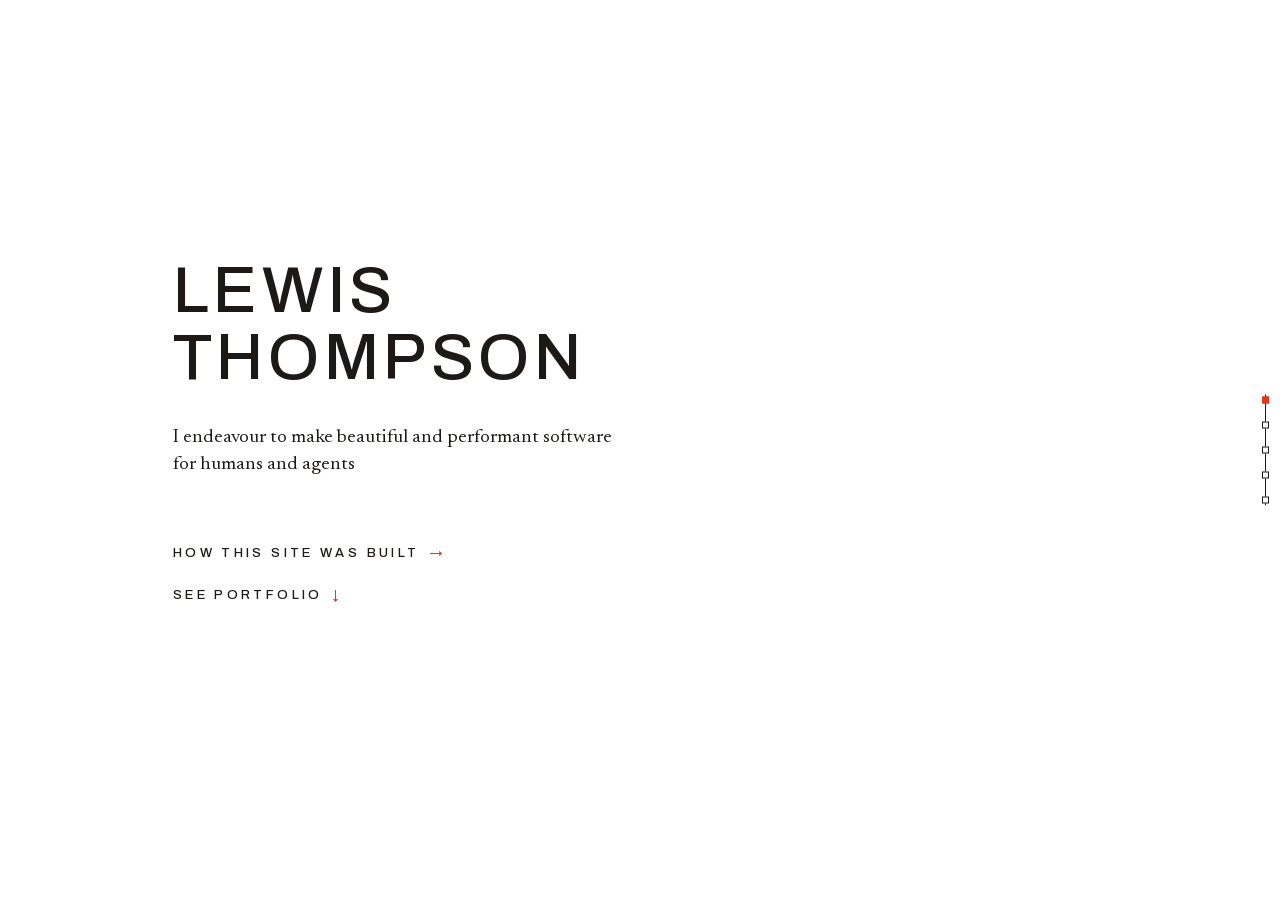
==== commit 07bb85c5: "New hero line, and Built facts without line counts The subtitle and og:description now read "I endea" ====
--- a/site/index.html
+++ b/site/index.html
@@ -8,7 +8,7 @@
 <meta property="og:type" content="website">
 <meta property="og:url" content="https://lewisthompson.dev/">
 <meta property="og:title" content="Lewis Thompson">
-<meta property="og:description" content="Product engineer. From the first sketch to production.">
+<meta property="og:description" content="I endeavour to make beautiful and performant software for humans and agents">
 <meta property="og:image" content="https://lewisthompson.dev/og.png">
 <meta property="og:image:width" content="1200">
 <meta property="og:image:height" content="630">
@@ -40,7 +40,7 @@
     <section class="hero" data-sec="hero">
       <div class="text">
         <h1 class="name">Lewis<br>Thompson</h1>
-        <p class="lede">Product engineer. I take software from the first sketch to production and keep it running.</p>
+        <p class="lede">I endeavour to make beautiful and performant software for humans and agents</p>
         <div class="ways">
           <a class="way" href="#about-making" data-open="making">How this site was built</a>
           <a class="way cue" href="#pum">See portfolio</a>
@@ -58,7 +58,7 @@
         <p class="lede">A period and symptom tracker built for endometriosis, for iPhone. Free, no account, and the data stays on her phone.</p>
         <dl class="facts">
           <dt>Shipped</dt><dd>20 July 2026, after a solo build from July 2025; 45 tagged releases since</dd>
-          <dt>Built</dt><dd>184,000 lines of Swift over a 78,000-line Rust engine, through UniFFI</dd>
+          <dt>Built</dt><dd>SwiftUI over a Rust engine through UniFFI; the same engine runs the app, a test harness and a simulation CLI</dd>
           <dt>Insight</dt><dd>n-of-1 models: each person compared with herself, gated by an eval harness</dd>
           <dt>Found</dt><dd>#4 in US App Store search for “endometriosis tracker”</dd>
         </dl>
@@ -76,7 +76,7 @@
         <p class="lede">An instrument for the UAP disclosure record. It joins the government’s releases into one mesh where every assertion resolves to a page and a span in the original.</p>
         <dl class="facts">
           <dt>Record</dt><dd>290 documents and 8,900 pages from seven collections, of roughly 116,000</dd>
-          <dt>Built</dt><dd>32,000 lines of Rust and 15,000 of TypeScript since May 2026</dd>
+          <dt>Built</dt><dd>Rust and TypeScript; each document filed under its own hash, coverage checked against each release’s index</dd>
           <dt>Pipeline</dt><dd>OCR, entities, embeddings; every page scored clean, garbled or empty</dd>
           <dt>Agents</dt><dd>A read-only JSON API over search, entities, the map and the timeline</dd>
         </dl>
@@ -136,10 +136,22 @@
         <div class="mon lg" data-mon="delta"></div>
         <h1>Project MAGI</h1>
         <a class="visit" href="https://projectmagi.app" target="_blank" rel="noopener">projectmagi.app</a>
-        <p class="lede">The government’s UAP releases arrive as bulk ZIPs and page-at-a-time viewers. MAGI ingests them, extracts entities, and joins everything into one mesh where every assertion resolves to a page and a span in the original. It takes no position on what UAPs are.</p>
-        <p>The pipeline runs OCR, then named-entity extraction, then embeddings, on rented GPUs. Each page gets a quality score, clean, garbled or empty, so bad OCR is counted rather than hidden. Original files live on disk addressed by hash; Postgres holds the text, entities and pgvector embeddings.</p>
-        <p>Corpus-extracted data, editorial data and user data are separate provenance tiers that never share a table, so a user’s theory can never sit beside an entity extracted from a government document.</p>
-        <p>Its rules came from real mistakes. Don’t store a value more precisely than its source states it. Don’t let a parser fall back to a coarser reading when it fails: return nothing and count it. Don’t present filing density as incident density. The record measures the paperwork, not the phenomenon.</p>
+      </div>
+      <div class="docs" data-docs>
+        <div class="prose">
+          <p>Why the UFO files? Because it is a fascinating and rich problem — over 100,000 documents, some natively digital PDFs (easy to read), some damaged and faded scans nearly 80 years old. Different categories of documents: tables, material research, teletyped military reports, handwritten scribbles, administrative leaflets, newspaper clippings.</p>
+          <p>Within these documents are eyewitness accounts, testimony from high-ranking officials and members of the private sector, minutes from meetings with famous physicists, and the ramblings of crackpots and excited reporters.</p>
+          <p>Furthermore — some of the documents reference the same events, the same people and the same places, but they have been scattered across the files of different departments and organisations, in different formats, and kept classified for decades.</p>
+          <p>The goal of Project MAGI is to digest these documents, construct a mesh that draws what links can be drawn, perform summary and entity extraction, and make this data available to humans in a powerful GUI and to AI agents in an efficient MCP.</p>
+        </div>
+        <div class="desk">
+          <img src="record/carbon.webp" data-at="0" style="--x:-3vw; --y:-2svh; --r:-4deg; --ax:-11vw; --ay:-21svh; --ar:-8deg; --gx:-9.5vw; --gy:-12svh" alt="An FBI carbon copy, faded almost past reading" loading="lazy" decoding="async">
+          <img src="record/chart.webp" class="wide" data-at=".33" style="--x:2vw; --y:5svh; --r:3deg; --ax:10vw; --ay:-24svh; --ar:6deg; --gx:0vw; --gy:-12svh" alt="Project Blue Book Special Report 14: a chart of sightings by evaluation for each year from 1947 to 1952" loading="lazy" decoding="async">
+          <img src="record/clipping.webp" data-at=".66" style="--x:-1vw; --y:1svh; --r:-1.5deg; --ax:-12vw; --ay:17svh; --ar:5deg; --gx:9.5vw; --gy:-12svh" alt="A 1957 Omaha World-Herald clipping, Space-Ship Story Raises Eyebrows, filed by the FBI with handwritten notes" loading="lazy" decoding="async">
+          <img src="record/teletype.webp" data-at="1" style="--x:3vw; --y:-3svh; --r:4deg; --ax:1vw; --ay:-1svh; --ar:-3deg; --gx:-9.5vw; --gy:12svh" alt="A 1947 FBI teletype on pink paper: a couple at Dow Chemical report a burning ball of white and a can of fused sand" loading="lazy" decoding="async">
+          <img src="record/minutes.webp" data-at="1.33" style="--x:-4vw; --y:3svh; --r:-3deg; --ax:12vw; --ay:16svh; --ar:9deg; --gx:0vw; --gy:12svh" alt="Minutes of the 1949 Los Alamos conference on aerial phenomena, with Edward Teller among those present" loading="lazy" decoding="async">
+          <img src="record/letter.webp" data-at="1.66" style="--x:1vw; --y:0svh; --r:2deg; --ax:-1vw; --ay:25svh; --ar:-10deg; --gx:9.5vw; --gy:12svh" alt="A handwritten 1947 letter to the FBI from a member of the public" loading="lazy" decoding="async">
+        </div>
       </div>
       <section class="insert" data-insert data-demo>
         <div class="sheet">
@@ -213,7 +225,7 @@
             <figure class="card" data-video="making/10.mp4"><img src="making/10.jpg" alt="" decoding="async"><p>Morris on an ogee lattice with one circle cut out of it. The styles meet when one is the pattern and the other is the shape that holds it. On the site that shape is a stencil on the GPU, so any brush stays inside it.</p></figure>
             <figure class="card" data-video="making/13.mp4"><img src="making/13.jpg" alt="" decoding="async"><p>Gold is a material and not a colour. It has to move when you do. Each square of leaf tilts its own way in the shader and catches a light that follows the pointer.</p></figure>
             <figure class="card" data-video="making/14.mp4"><img src="making/14.jpg" alt="" decoding="async"><p>Painted to every edge with no white left. It showed that the white ground is what lets the ornament breathe, so the site kept it. The screen’s folds are only a tilt in the shader, so each panel takes the light its own way.</p></figure>
-            <div class="card text"><p>Underneath is a small engine. Every bristle of every stroke is laid down once with the moment it gets painted, and scrolling moves the clock. So the page paints as you arrive and then holds still, which is the calm the style needed.</p></div>
+            <div class="card words"><p>Underneath is a small engine. Every bristle of every stroke is laid down once with the moment it gets painted, and scrolling moves the clock. So the page paints as you arrive and then holds still, which is the calm the style needed.</p></div>
           </div>
         </div>
       </section>
--- a/site/site.css
+++ b/site/site.css
@@ -27,7 +27,6 @@
 section .text.wide { grid-column: 1 / span 8; }
 section.hero { padding-top: 10svh; }
 section.hero .text { grid-column: 2 / span 5; }
-section.other { min-height: 70svh; }
 section.write { min-height: 100svh; align-items: end; padding-bottom: 8svh; }
 section.write .text { align-self: start; padding-top: 6svh; }
 section.write .art { grid-column: 4 / span 9; }
@@ -61,10 +60,6 @@
 body.down .back:not(.end) { opacity: 0; pointer-events: none; }
 .back.end { position: static; display: block; margin: 0 var(--pad) 14svh calc(var(--pad) + 8vw); border-bottom: 2px solid var(--verm); padding: 6px 0; }
 
-.works { list-style: none; padding: 0; margin: 0; border-top: 1.5px solid var(--ink); font: 400 15px/1.45 Archivo, sans-serif; }
-.works li { display: grid; grid-template-columns: 34px 14em 1fr; column-gap: 20px; align-items: center; padding: 14px 0; border-bottom: 1px solid var(--rule); }
-.works b { font: 600 12.5px/1.3 Archivo, sans-serif; letter-spacing: .14em; text-transform: uppercase; }
-.works span { color: #45413d; }
 
 /* a project's own page */
 #detail { background: transparent; }
@@ -85,8 +80,9 @@
 body.away #rail { opacity: 0; pointer-events: none; }
 
 /* entrance: only with JS, and never for reduced motion. While the painting measures the layout, the entrance
-   offsets are lifted, or every ornament placed beside the text lands where the text is about to leave */
-.measuring section .text > * { transform: none !important; transition: none !important; }
+   offsets are lifted, or every ornament placed beside the text lands where the text is about to leave; only
+   for sections not yet in, so an entrance already playing (the hero's, from the first frame) isn't cut short */
+.measuring section:not(.on) .text > * { transform: none !important; transition: none !important; }
 .js section .text > * { opacity: 0; transform: translateY(16px); transition: opacity .55s ease, transform .55s cubic-bezier(.2, .7, .2, 1); }
 .js section.on .text > * { opacity: 1; transform: none; }
 .js section.on .text > :nth-child(2) { transition-delay: .06s; }
@@ -95,13 +91,17 @@
 .js section.on .text > :nth-child(5) { transition-delay: .24s; }
 @media (prefers-reduced-motion: reduce) { .js section .text > * { opacity: 1; transform: none; transition: none; } }
 
+/* phones have their own composition (site.js paints it from the same breakpoint): sections stack text over
+   art; the hero's garland runs along the top, so the name starts below it; the last page leaves room under
+   the arch for its spray */
 @media (max-width: 820px) {
   section { display: block; padding: 12svh 22px; }
   section .art { margin-top: 48px; }
+  section.hero { padding-top: 150px; }
+  section.write { padding-bottom: 130px; }
+  section.write .text { padding-top: 40px; }
   .cloud { width: 80%; }
   #rail { display: none; }
-  .works li { grid-template-columns: 34px 1fr; }
-  .works span { grid-column: 2; }
   #detail .body { padding: 0 22px 14svh; }
 }
 
@@ -164,9 +164,9 @@
 .card video { position: absolute; inset: 0; width: 100%; height: 100%; object-fit: cover; opacity: 0; transition: opacity .35s; background: #fff; }
 .card video.on { opacity: 1; }
 .card p { font: 400 18px/1.5 Newsreader, serif; max-width: 30em; margin: 16px 0 0; }
-.js .card:not(.text) p { display: none; }
-.card.text { height: 50svh; width: 34vw; display: flex; align-items: center; }
-.card.text p { font-size: clamp(20px, 1.7vw, 27px); line-height: 1.45; }
+.js .card:not(.words) p { display: none; }
+.card.words { height: 50svh; width: 34vw; display: flex; align-items: center; }
+.card.words p { font-size: clamp(20px, 1.7vw, 27px); line-height: 1.45; }
 .reeltext { position: absolute; top: 67svh; left: calc(var(--pad) + 8vw); right: var(--pad); max-width: 34em; margin: 0; font: 400 clamp(21px, 1.8vw, 29px)/1.42 Newsreader, serif; transition: opacity .25s; }
 .reeltext.out { opacity: 0; }
 .reeltext a { text-decoration-thickness: 1px; text-underline-offset: 4px; }
@@ -177,13 +177,50 @@
    stacks above its steps and shows only the current one; the reel's cards shrink */
 @media (max-width: 820px) {
   .insert { height: auto; margin: 4svh 0 8svh; }
-  .insert .sheet { position: static; height: auto; margin: 0 10px; grid-template-columns: 1fr; grid-template-rows: auto 70svh; }
+  .insert .sheet { position: static; height: auto; margin: 0 10px; grid-template-columns: 1fr; grid-template-rows: auto max(620px, 84svh); }
   .sheet .copy { border-right: 0; border-bottom: 1px solid rgba(200, 215, 235, .12); }
   .pin .stage { grid-template-columns: 1fr; align-content: center; row-gap: 20px; margin: 0 14px; }
   .pin .steps li:not(.on) { display: none; }
   .pin .goal { display: none; }
-  .card { height: 38svh; }
-  .card.text { width: 80vw; }
-  .reeltext { top: 58svh; left: 22px; right: 22px; font-size: 19px; }
+  /* the reel: one card to a screen's width, its words just under it */
+  .reel { top: 14svh; gap: 22px; padding: 0 22px; }
+  .card { height: calc((100vw - 44px) / 1.6); }
+  .card img[src$="mood.jpg"] { width: calc(100vw - 44px); height: auto; }
+  .card.words { width: calc(100vw - 44px); height: calc((100vw - 44px) / 1.6); }
+  .card.words p { font-size: 18px; }
+  .reeltext { top: calc(14svh + (100vw - 44px) / 1.6 + 26px); left: 22px; right: 22px; font-size: 19px; }
+  /* the chart: no degree ticks or land names at this size, smaller site names */
+  .lab.deg, .lab.land { display: none; }
+  .lab.site { font-size: 9.5px; }
   .ways { margin-top: 5svh; }
 }
+
+/* MAGI's record: the prose reads down the left; beside it a desk pinned in place, where a page of the real
+   record lands for each kind of document the prose names. The third paragraph scatters them across the desk,
+   the fourth gathers them into a neat block, ready for the pipeline below. Without JS the pile simply shows. */
+.docs { position: relative; display: grid; grid-template-columns: minmax(0, 31em) minmax(0, 1fr); column-gap: 4vw; margin: -12svh var(--pad) 6svh calc(var(--pad) + 8vw); }
+.docs .prose { padding: 4svh 0 34svh; }
+.docs .prose p { font-size: clamp(19px, 1.4vw, 23px); line-height: 1.55; margin: 0 0 52svh; }
+.docs .prose p:last-child { margin-bottom: 0; }
+.desk { position: sticky; top: 8svh; height: 84svh; align-self: start; }
+.desk img { position: absolute; left: 50%; top: 50%; height: 64svh; width: auto; transform: translate(-50%, -50%) translate(var(--x), var(--y)) rotate(var(--r)); filter: drop-shadow(0 1px 1px rgba(28, 25, 23, .18)) drop-shadow(0 10px 18px rgba(28, 25, 23, .12)); transition: transform .7s cubic-bezier(.2, .7, .2, 1), opacity .45s ease; will-change: transform; }
+.desk img.wide { height: auto; width: min(36vw, 600px); }
+.js .desk img { opacity: 0; transform: translate(-50%, -50%) translate(var(--x), calc(var(--y) + 9svh)) rotate(calc(var(--r) * 2.5)); }
+.js .desk img.in { opacity: 1; transform: translate(-50%, -50%) translate(var(--x), var(--y)) rotate(var(--r)); }
+.js .desk.apart img.in { transform: translate(-50%, -50%) translate(var(--ax), var(--ay)) rotate(var(--ar)) scale(.5); }
+.js .desk.gather img.in { transform: translate(-50%, -50%) translate(var(--gx), var(--gy)) scale(.3); }
+@media (prefers-reduced-motion: reduce) { .desk img { transition: opacity .2s; } }
+/* on a phone the desk is a band pinned across the top of the screen and the prose scrolls up under it; the
+   offsets that spread the pages across a desktop's desk are scaled to the band */
+@media (max-width: 820px) {
+  .docs { display: flex; flex-direction: column; margin: 0 0 6svh; }
+  .desk { order: -1; align-self: stretch; top: 0; height: 40svh; z-index: 2; background: #fff; box-shadow: 0 16px 16px -16px rgba(28, 25, 23, .14); }
+  .desk img { height: 29svh; }
+  .desk img.wide { width: 58vw; }
+  .docs .prose { padding: 6svh 22px 30svh; }
+  .docs .prose p { font-size: 19px; margin-bottom: 46svh; }
+  .js .desk img { transform: translate(-50%, -50%) translate(var(--x), calc(var(--y) * .5 + 6svh)) rotate(calc(var(--r) * 2.5)); }
+  .js .desk img.in { transform: translate(-50%, -50%) translate(var(--x), calc(var(--y) * .5)) rotate(var(--r)); }
+  .js .desk.apart img.in { transform: translate(-50%, -50%) translate(calc(var(--ax) * 2.3), calc(var(--ay) * .36)) rotate(var(--ar)) scale(.5); }
+  .js .desk.gather img.in { transform: translate(-50%, -50%) translate(calc(var(--gx) * 2.5), calc(var(--gy) * .5)) scale(.3); }
+}
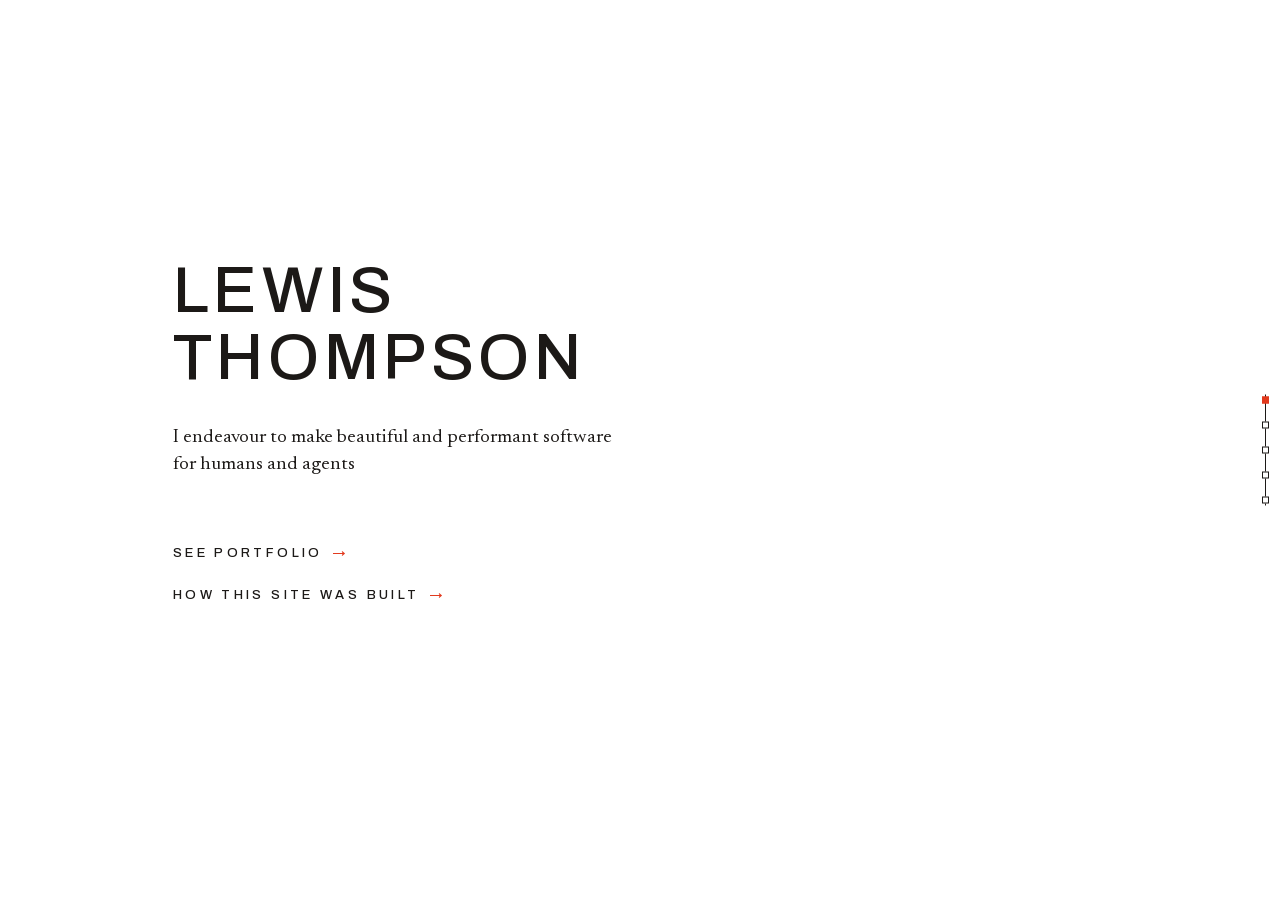
==== commit 0738afe6: "Paint a phone section's art when it is scrolled to On a phone a section's art is stacked under its w" ====
--- a/site/index.html
+++ b/site/index.html
@@ -42,8 +42,8 @@
         <h1 class="name">Lewis<br>Thompson</h1>
         <p class="lede">I endeavour to make beautiful and performant software for humans and agents</p>
         <div class="ways">
+          <a class="way cue" href="#pum">See portfolio</a>
           <a class="way" href="#about-making" data-open="making">How this site was built</a>
-          <a class="way cue" href="#pum">See portfolio</a>
         </div>
       </div>
       <div class="art"><div class="plane square" data-plane="square" data-tint="#2340b8" data-pattern="morris"></div></div>
--- a/site/site.css
+++ b/site/site.css
@@ -143,14 +143,12 @@
 .sheet .go.on { opacity: 1; transform: none; pointer-events: auto; }
 .sheet .go:hover, .sheet .go:focus-visible { background: #ffb000; color: #0b0e11; outline: none; }
 
-/* the two ways out of the opening, one weight, each with its arrow: across to the making-of, down to the work */
+/* the two ways out of the opening, one weight, one arrow: mixed directions read as noise beside each other */
 .ways { display: flex; flex-direction: column; align-items: flex-start; gap: 20px; margin-top: 7svh; }
 .way { position: relative; display: inline-block; font: 500 clamp(13px, 1vw, 16px) Archivo, sans-serif; letter-spacing: .26em; text-transform: uppercase; text-decoration: none; color: var(--ink); padding: 4px 0; background: linear-gradient(var(--verm), var(--verm)) 0 100% / 0 2px no-repeat; transition: background-size .35s cubic-bezier(.33, 1, .68, 1); }
 .way::after { content: "→"; display: inline-block; margin-left: .7em; letter-spacing: 0; color: var(--verm); transition: transform .3s cubic-bezier(.33, 1, .68, 1); }
-.way.cue::after { content: "↓"; }
 .way:hover, .way:focus-visible { background-size: 100% 2px; outline: none; }
 .way:hover::after { transform: translateX(4px); }
-.way.cue:hover::after { transform: translateY(3px); }
 
 /* the making-of reel: it pins, and scrolling down carries it sideways; the words for whichever picture is
    current sit in one place, in the lower third, and the current plate plays live */
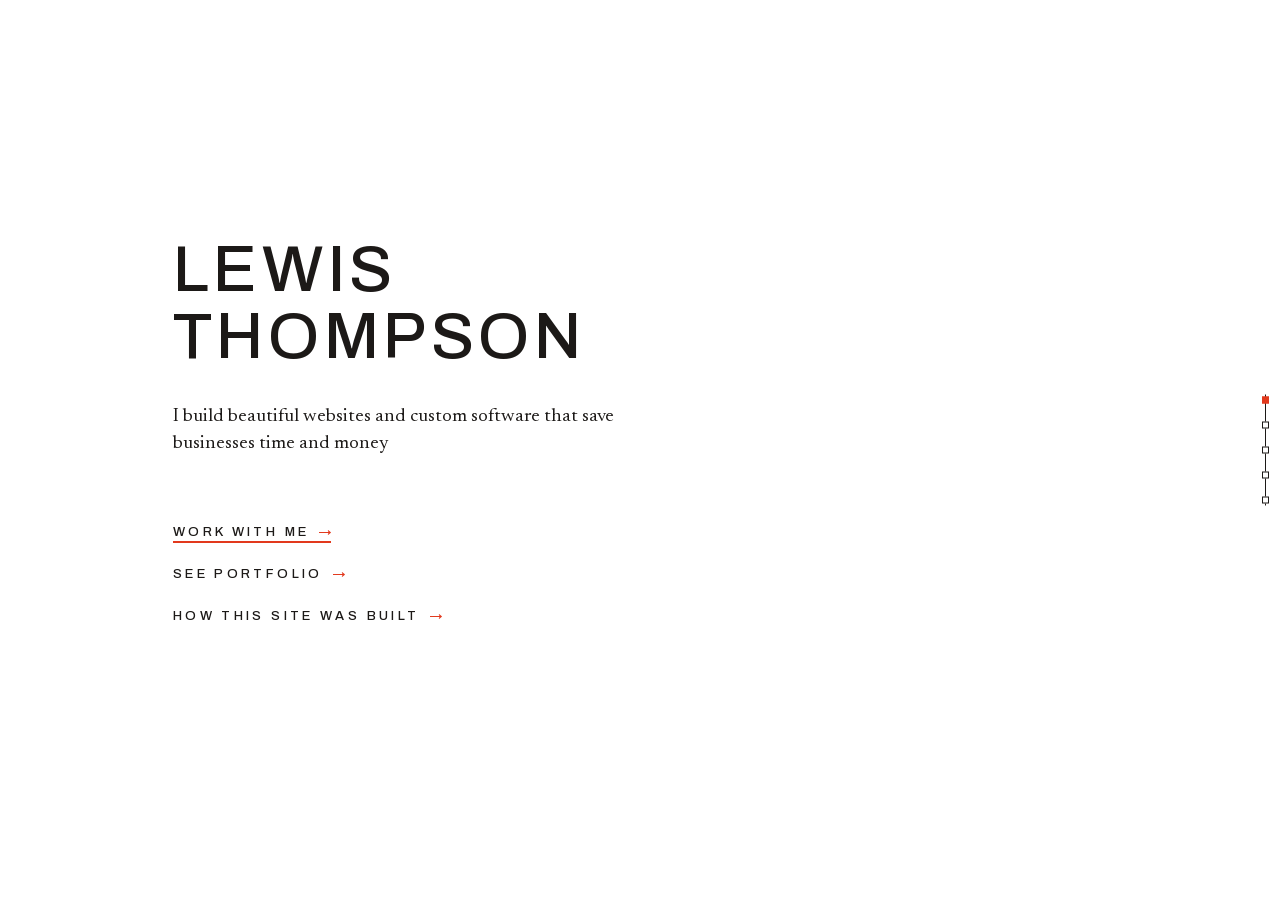
==== commit 854d6bbf: "Hero for hire: a new line, and Work with me first The site sells freelance work now as well as showi" ====
--- a/site/index.html
+++ b/site/index.html
@@ -8,7 +8,7 @@
 <meta property="og:type" content="website">
 <meta property="og:url" content="https://lewisthompson.dev/">
 <meta property="og:title" content="Lewis Thompson">
-<meta property="og:description" content="I endeavour to make beautiful and performant software for humans and agents">
+<meta property="og:description" content="I build beautiful websites and custom software that save businesses time and money">
 <meta property="og:image" content="https://lewisthompson.dev/og.png">
 <meta property="og:image:width" content="1200">
 <meta property="og:image:height" content="630">
@@ -40,8 +40,9 @@
     <section class="hero" data-sec="hero">
       <div class="text">
         <h1 class="name">Lewis<br>Thompson</h1>
-        <p class="lede">I endeavour to make beautiful and performant software for humans and agents</p>
+        <p class="lede">I build beautiful websites and custom software that save businesses time and money</p>
         <div class="ways">
+          <a class="way first" href="mailto:lewispthompson.software@proton.me?subject=Working%20together">Work with me</a>
           <a class="way cue" href="#pum">See portfolio</a>
           <a class="way" href="#about-making" data-open="making">How this site was built</a>
         </div>
--- a/site/site.css
+++ b/site/site.css
@@ -143,11 +143,12 @@
 .sheet .go.on { opacity: 1; transform: none; pointer-events: auto; }
 .sheet .go:hover, .sheet .go:focus-visible { background: #ffb000; color: #0b0e11; outline: none; }
 
-/* the two ways out of the opening, one weight, one arrow: mixed directions read as noise beside each other */
+/* the ways out of the opening, one weight, one arrow: mixed directions read as noise beside each other. The
+   first, writing to me, is underlined at rest: it is what the page is for */
 .ways { display: flex; flex-direction: column; align-items: flex-start; gap: 20px; margin-top: 7svh; }
 .way { position: relative; display: inline-block; font: 500 clamp(13px, 1vw, 16px) Archivo, sans-serif; letter-spacing: .26em; text-transform: uppercase; text-decoration: none; color: var(--ink); padding: 4px 0; background: linear-gradient(var(--verm), var(--verm)) 0 100% / 0 2px no-repeat; transition: background-size .35s cubic-bezier(.33, 1, .68, 1); }
 .way::after { content: "→"; display: inline-block; margin-left: .7em; letter-spacing: 0; color: var(--verm); transition: transform .3s cubic-bezier(.33, 1, .68, 1); }
-.way:hover, .way:focus-visible { background-size: 100% 2px; outline: none; }
+.way:hover, .way:focus-visible, .way.first { background-size: 100% 2px; outline: none; }
 .way:hover::after { transform: translateX(4px); }
 
 /* the making-of reel: it pins, and scrolling down carries it sideways; the words for whichever picture is
